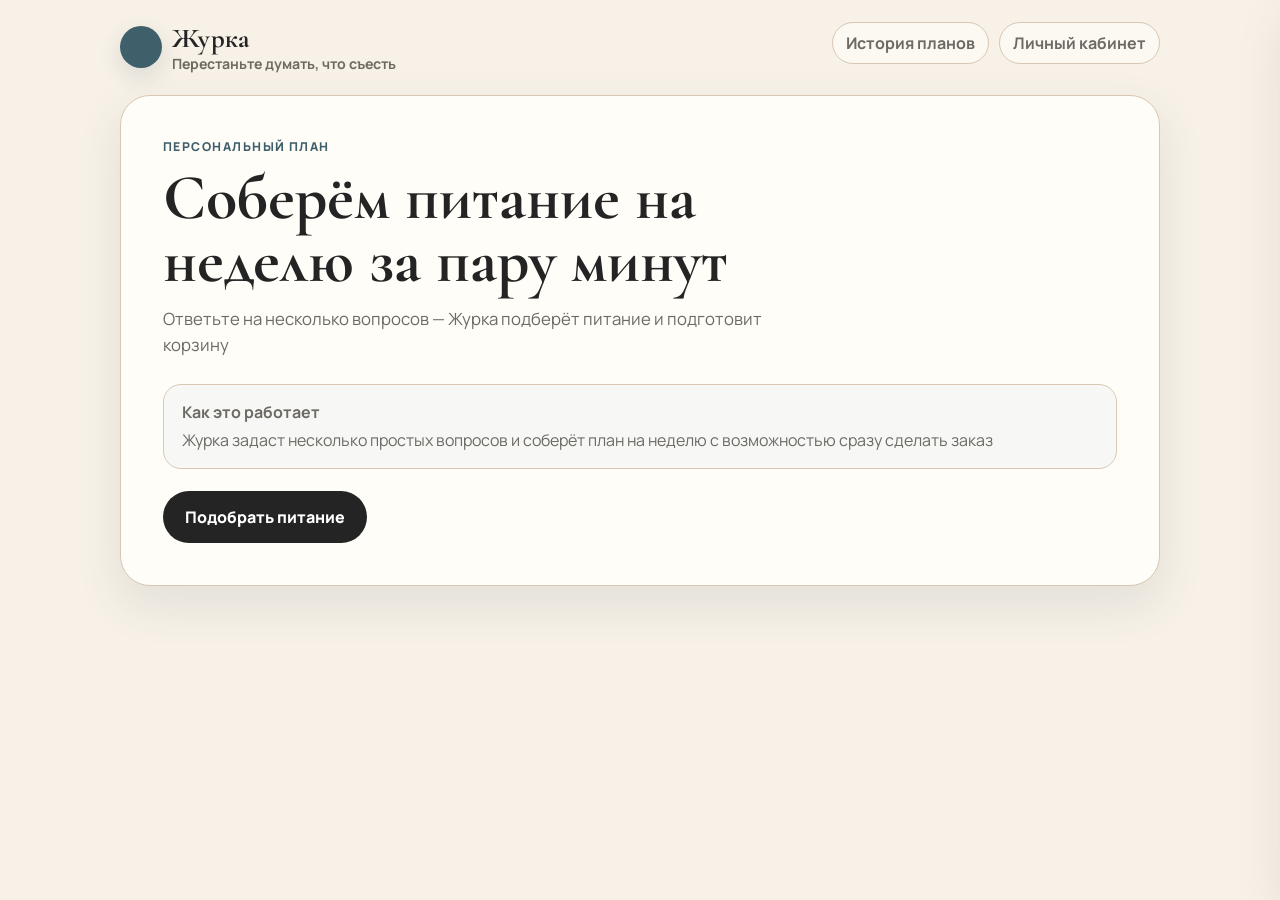
==== static/selfserve.html @ 161a5a53 "Add files via upload" ====
<!DOCTYPE html>
<html lang="ru">
<head>
<meta charset="UTF-8"/>
<meta name="viewport" content="width=device-width, initial-scale=1.0, viewport-fit=cover"/>
<meta http-equiv="Cache-Control" content="no-cache, no-store, must-revalidate"/>
<title>Журка — план на неделю</title>
<link rel="preconnect" href="https://fonts.googleapis.com"/>
<link rel="preconnect" href="https://fonts.gstatic.com" crossorigin/>
<link href="https://fonts.googleapis.com/css2?family=Cormorant+Garamond:wght@600;700&family=Manrope:wght@400;500;600;700;800&display=swap" rel="stylesheet"/>
<style>
  :root{
    --bg:#F7F1E7;--surface:#FFFDF8;--ink:#242424;--muted:#6C6A63;--border:#D9C7B4;
    --action:#242424;--plum:#86A9B6;--plum-soft:#E8EEF0;--warm:#D9C7B4;--success:#F4EAD8;
    --danger:#9A3E3E;--disabled:#B8B0A5;--brand:#86A9B6;--brand-dark:#3F5F6B;--r:18px;--shadow:0 18px 46px rgba(63,95,107,.12);
  }
  *{box-sizing:border-box;margin:0;padding:0}
  body{font-family:"Manrope",system-ui,-apple-system,BlinkMacSystemFont,"Segoe UI",sans-serif;background:var(--bg);color:var(--ink);min-height:100vh}
  button,input,select,textarea{font:inherit}
  button{cursor:pointer}
  .app{min-height:100vh}
  .main{padding:22px 24px 70px;display:flex;justify-content:center}
  .shell{width:min(1040px,100%)}
  .app-header{display:flex;justify-content:space-between;align-items:flex-start;gap:18px;margin-bottom:22px}
  .brand-line{display:flex;align-items:center;gap:10px;border:0;background:transparent;color:inherit;padding:0;text-align:left}
  .brand{font-family:"Cormorant Garamond",Georgia,serif;font-size:1.7rem;font-weight:700;letter-spacing:.01em}
  .brand-subtitle{color:var(--muted);font-size:.88rem;font-weight:700;line-height:1.2;margin-top:1px}
  .bird-logo{width:42px;height:42px;border-radius:50%;background:var(--brand-dark);display:inline-block;box-shadow:0 8px 22px rgba(63,95,107,.16);flex:0 0 auto}
  .header-actions{display:flex;gap:10px;align-items:center;flex-wrap:wrap;justify-content:flex-end}
  .header-link{border:1px solid var(--border);background:rgba(255,253,248,.62);color:var(--muted);border-radius:999px;padding:9px 13px;font-weight:700}
  .hero{padding:42px;border:1px solid var(--border);border-radius:30px;background:var(--surface);box-shadow:var(--shadow);position:relative;overflow:hidden}
  .kicker{font-size:.76rem;text-transform:uppercase;letter-spacing:.12em;color:var(--brand-dark);font-weight:800;margin-bottom:12px}
  h1{font-family:"Cormorant Garamond",Georgia,serif;font-size:clamp(2.45rem,5vw,4.2rem);line-height:.98;letter-spacing:0;font-weight:700;max-width:680px;margin-bottom:14px}
  .lead{font-size:1.05rem;line-height:1.55;color:var(--muted);max-width:620px;margin-bottom:26px}
  .steps-note{border:1px solid var(--border);border-radius:18px;background:rgba(232,238,240,.36);padding:16px 18px;color:var(--muted);line-height:1.45;margin:0 0 22px}.steps-note b{display:block;color:var(--muted);margin-bottom:4px}
  .history-strip{margin-top:18px;border:1px solid var(--border);border-radius:22px;background:rgba(255,253,248,.58);padding:16px;display:flex;gap:10px;align-items:center;justify-content:space-between;color:var(--muted)}
  .history-items{display:flex;gap:8px;flex-wrap:wrap}.history-pill{border:1px solid var(--border);border-radius:999px;padding:7px 10px;background:var(--surface);font-size:.86rem;font-weight:750;color:var(--muted)}
  .auth-card{max-width:620px;margin:auto}.auth-fields{display:grid;gap:10px;margin-top:16px}.auth-tabs{display:flex;gap:8px;margin:16px 0 8px}.auth-tabs button{flex:1}.auth-login{display:block;margin:10px auto 0}.forgot-link{border:0;background:transparent;color:var(--muted);font-weight:800;text-align:center;padding:2px 0 8px}
  .dish-photo{width:72px;height:72px;border-radius:14px;object-fit:cover;background:var(--plum-soft);border:1px solid var(--border);flex:0 0 auto}
  .dish-detail{display:flex;gap:12px;align-items:flex-start;margin-top:12px}
  .dish-link{color:inherit;text-decoration:none}.dish-link:hover b{text-decoration:underline}
  .btn{border:0;background:var(--action);color:#fff;border-radius:999px;padding:15px 22px;font-weight:800;font-size:1rem}
  .btn.secondary{background:transparent;color:var(--action);border:1.5px solid var(--action)}
  .btn.soft{background:var(--plum-soft);color:var(--action)}
  .btn:disabled{opacity:.55;cursor:default}
  .back-mini{border:0;background:transparent;color:var(--muted);font-weight:800;margin-bottom:18px;padding:0}
  .card{border:1px solid var(--border);border-radius:24px;background:var(--surface);box-shadow:var(--shadow);padding:28px}
  .progress-label{font-size:.82rem;color:var(--muted);font-weight:800;margin-bottom:10px}
  .dots{display:flex;gap:8px;margin-bottom:26px}.dot{width:9px;height:9px;border-radius:50%;background:var(--border)}.dot.on{background:var(--plum)}
  .question{font-size:1.75rem;line-height:1.16;font-weight:850;margin-bottom:22px}
  .options{display:grid;grid-template-columns:repeat(2,minmax(0,1fr));gap:12px}
  .option{border:1.5px solid var(--border);background:#fffdf8;border-radius:16px;padding:16px;text-align:left;font-weight:800;color:var(--ink)}
  .option.selected{border-color:var(--plum);background:var(--plum-soft);color:var(--action)}
  .option span{display:block;color:var(--muted);font-size:.84rem;line-height:1.35;font-weight:650;margin-top:6px}
  .fields{display:grid;grid-template-columns:repeat(2,minmax(0,1fr));gap:12px}
  .field{display:flex;flex-direction:column;gap:7px}.field label{font-size:.86rem;color:var(--muted);font-weight:750}
  input,select,textarea{width:100%;border:1.5px solid var(--border);border-radius:14px;background:#fffdf8;color:var(--ink);padding:13px 14px;outline:0}
  textarea{min-height:92px;resize:vertical}
  input:focus,select:focus,textarea:focus{border-color:var(--brand);box-shadow:0 0 0 3px rgba(134,169,182,.18)}
  .step-actions{display:flex;gap:10px;margin-top:24px;align-items:center}
  .loading{text-align:left;max-width:520px;margin:auto}.loading h2,.result h2{font-family:"Cormorant Garamond",Georgia,serif;font-size:2.5rem;line-height:1;margin-bottom:18px}
  .spinner{width:38px;height:38px;border-radius:50%;border:3px solid var(--border);border-top-color:var(--brand-dark);animation:spin .9s linear infinite;margin-bottom:18px}@keyframes spin{to{transform:rotate(360deg)}}
  .check-list{display:grid;gap:12px;color:var(--muted);font-weight:700}.check{display:flex;gap:10px;align-items:center}.check b{color:#5D4326}
  .result{background:var(--success)}
  .result-grid{display:grid;grid-template-columns:1fr 1fr;gap:18px;margin:20px 0}
  .metric{background:rgba(255,255,255,.52);border:1px solid rgba(93,67,38,.12);border-radius:18px;padding:16px}
  .metric b{display:block;font-size:1.45rem;margin-bottom:4px}.metric span{color:var(--muted);font-size:.9rem;font-weight:700}
  .cabinet-grid{display:grid;grid-template-columns:minmax(0,1.35fr) minmax(280px,.75fr);gap:18px;align-items:start}
  .cabinet-main{display:grid;gap:18px}.cabinet-side{display:grid;gap:10px}.cabinet-week{grid-column:1/-1}
  .cabinet-title{font-family:"Cormorant Garamond",Georgia,serif;font-size:2.4rem;line-height:1;margin-bottom:8px}.mini-plan{display:grid;gap:10px;margin-top:14px}
  .day-list{display:grid;gap:14px}.day{border:1px solid var(--border);border-radius:20px;background:var(--surface);padding:18px}
  .day-head{display:flex;justify-content:space-between;gap:12px;align-items:flex-start;margin-bottom:12px}.day-title{font-family:"Cormorant Garamond",Georgia,serif;font-size:1.55rem;font-weight:700}.day-title-button{border:0;background:transparent;color:inherit;font:inherit;font-weight:inherit;padding:0;text-align:left}.day-title-button:hover{text-decoration:underline}.day-kbju{display:block;font-family:"Manrope",system-ui,sans-serif;font-size:.84rem;line-height:1.35;color:var(--muted);font-weight:800;margin-top:3px}
  .meal-lines{line-height:1.8;color:var(--ink)}.meal-lines b{color:var(--action)}
  .day-actions{display:flex;gap:9px;flex-wrap:wrap;margin-top:14px}.day-actions .btn{padding:10px 14px;font-size:.9rem}
  .sheet-backdrop{position:fixed;inset:0;background:rgba(31,30,28,.32);display:none;z-index:20}.sheet-backdrop.show{display:block}
  .drawer{position:fixed;right:0;top:0;height:100vh;width:min(430px,100%);background:var(--surface);border-left:1px solid var(--border);box-shadow:0 20px 60px rgba(31,30,28,.18);padding:24px;transform:translateX(105%);transition:.22s;z-index:30;overflow:auto}
  .drawer.show{transform:translateX(0)}.drawer-head{display:flex;justify-content:space-between;gap:12px;align-items:center;margin-bottom:18px}.x{border:0;background:transparent;font-size:1.6rem;color:var(--muted)}
  .radio-list{display:grid;gap:10px}.radio{border:1.5px solid var(--border);border-radius:14px;padding:14px;background:#fffdf8;font-weight:800;text-align:left}.radio.selected{background:var(--plum-soft);border-color:var(--plum)}
  .memory-note{border:1px solid var(--border);border-radius:16px;background:#fffdf8;padding:14px;margin-top:16px;color:var(--muted);line-height:1.45}
  .memory-button{width:100%;text-align:left;cursor:pointer}
  .bottom-nav{display:none}.bottom-nav button{border:0;background:transparent;color:var(--muted);font-weight:800}
  .muted{color:var(--muted)}
  @media(max-width:780px){
    .main{padding:12px 12px 84px}.shell{width:100%}.app-header{padding:8px 4px 4px;margin-bottom:12px}.brand{font-size:1.22rem}.brand-subtitle{font-size:.68rem;max-width:190px}.bird-logo{width:36px;height:36px}.header-link{display:none}.hero{padding:24px 20px;border-radius:24px;box-shadow:none}h1{font-size:2.35rem}.lead{font-size:.98rem}.history-strip{display:none}.card{padding:22px;border-radius:22px;box-shadow:none}.options,.fields,.result-grid,.cabinet-grid{grid-template-columns:1fr}.question{font-size:1.45rem}.step-actions{flex-direction:column}.step-actions .btn{width:100%}.drawer{top:auto;bottom:0;height:min(82vh,680px);width:100%;border-left:0;border-top:1px solid var(--border);border-radius:24px 24px 0 0;transform:translateY(105%)}.drawer.show{transform:translateY(0)}.bottom-nav{display:flex;position:fixed;left:0;right:0;bottom:0;background:rgba(255,253,248,.94);border-top:1px solid var(--border);padding:9px 16px calc(9px + env(safe-area-inset-bottom));justify-content:space-around;z-index:10}.bottom-nav button{font-size:.78rem;padding:8px 14px}.bottom-nav button.active{color:var(--action)}
  }
</style>
</head>
<body>
<div class="app">
  <main class="main">
    <div class="shell">
      <header class="app-header">
        <button class="brand-line" onclick="renderHome()" aria-label="На главную"><span class="bird-logo" aria-hidden="true"></span><div><div class="brand">Журка</div><div class="brand-subtitle">Перестаньте думать, что съесть</div></div></button>
        <div class="header-actions">
          <button class="header-link" onclick="openCabinetPlans()">История планов</button>
          <button class="header-link" onclick="openCabinet()">Личный кабинет</button>
        </div>
      </header>
      <div id="view"></div>
    </div>
  </main>
</div>
<div class="sheet-backdrop" id="backdrop" onclick="closeDrawer()"></div>
<aside class="drawer" id="drawer"></aside>
<nav class="bottom-nav"><button class="active" onclick="renderHome()">Питание</button><button onclick="openCabinetPlans()">История</button><button onclick="openCabinet()">Профиль</button></nav>

<script>
'use strict';
const $=id=>document.getElementById(id);
const H={'Content-Type':'application/json'};
const view=$('view');
let step=0, currentDays=null, currentTarget=null, currentPlanTitle='План на неделю', currentBack='renderResult()', nextWeekDays=null, nextWeekTarget=null, replaceCtx={}, tempMemory=[], permanentMemory=JSON.parse(localStorage.getItem('zhurka_memory')||'[]');
let authToken=localStorage.getItem('zhurka_token')||'', authName=localStorage.getItem('zhurka_name')||'', authEmail=localStorage.getItem('zhurka_email')||'';
const state={goal:'',sex:'female',age:'30',height:'165',weight:'60',activity:'',restrictions:'',format:''};
const ACTIVITY=[
  ['sedentary','Сидячая','Работа за компьютером, мало ходьбы, без регулярных тренировок'],
  ['light','Низкая','Много бытовой ходьбы или лёгкие тренировки 1–2 раза в неделю'],
  ['moderate','Умеренная','Тренировки 3–4 раза в неделю или активный день на ногах'],
  ['high','Высокая','Интенсивные тренировки 5+ раз в неделю или физическая работа']
];
const steps=[
  {title:'Какая сейчас цель?',key:'goal',type:'options',options:[['loss','Похудеть'],['maintain','Поддерживать'],['gain','Набрать'],['unknown','Пока не знаю']]},
  {title:'Базовые данные',type:'fields',fields:[['sex','Пол','select',[['female','Женский'],['male','Мужской']]],['age','Возраст','number']]},
  {title:'Параметры',type:'fields',fields:[['height','Рост, см','number'],['weight','Вес, кг','number']]},
  {title:'Активность и ограничения',type:'mixed'},
  {title:'Как собрать план?',key:'format',type:'options',options:[['ready','Готовые блюда'],['recipes','Рецепты'],['mixed','Смешанный вариант']]}
];
function esc(s){return String(s||'').replace(/[&<>"']/g,m=>({'&':'&amp;','<':'&lt;','>':'&gt;','"':'&quot;',"'":'&#39;'}[m]));}
function setScreen(name){localStorage.setItem('zhurka_screen',name);}
function saveActivePlan(){if(currentDays&&currentTarget)localStorage.setItem('zhurka_active_plan',JSON.stringify({days:currentDays,target:currentTarget,title:currentPlanTitle,back:currentBack}));}
function loadActivePlan(){try{const p=JSON.parse(localStorage.getItem('zhurka_active_plan')||'null');if(p?.days){currentDays=p.days;currentTarget=p.target;currentPlanTitle=p.title||'План на неделю';currentBack=p.back||'renderResult()';}}catch(e){}}
function saveNextWeek(){
  if(!nextWeekDays||!nextWeekTarget) return;
  const entry={id:Date.now(),title:new Date().toLocaleDateString('ru-RU',{day:'2-digit',month:'long'}),created_at:new Date().toISOString(),target:nextWeekTarget,days:nextWeekDays,format:state.format};
  const history=nextWeekPlans();
  history.unshift(entry);
  saveNextWeekCurrent();
  localStorage.setItem('zhurka_next_week_plans',JSON.stringify(history.slice(0,8)));
}
function saveNextWeekCurrent(){
  if(!nextWeekDays||!nextWeekTarget) return;
  localStorage.setItem('zhurka_next_week',JSON.stringify({days:nextWeekDays,target:nextWeekTarget}));
}
function loadNextWeek(){try{const p=JSON.parse(localStorage.getItem('zhurka_next_week')||'null');if(p?.days){nextWeekDays=p.days;nextWeekTarget=p.target;}}catch(e){}}
function nextWeekPlans(){try{return JSON.parse(localStorage.getItem('zhurka_next_week_plans')||'[]')}catch(e){return []}}
function renderHome(){
  setScreen('home');
  view.innerHTML=`<section class="hero"><div class="kicker">Персональный план</div><h1>Соберём питание на неделю за пару минут</h1><p class="lead">Ответьте на несколько вопросов — Журка подберёт питание и подготовит корзину</p><div class="steps-note"><b>Как это работает</b>Журка задаст несколько простых вопросов и соберёт план на неделю с возможностью сразу сделать заказ</div><button class="btn" onclick="startPlan()">Подобрать питание</button></section>`;
}
function savedPlans(){try{return JSON.parse(localStorage.getItem('zhurka_plans')||'[]')}catch(e){return []}}
function historyHtml(){
  const plans=savedPlans();
  if(!plans.length) return `<section class="history-strip" id="historyStrip"><div><b>История</b><br/><span>Здесь появятся планы, которые вы сохраните после сборки</span></div><div class="history-items"><span class="history-pill">Пока пусто</span></div></section>`;
  return `<section class="history-strip" id="historyStrip"><div><b>История</b><br/><span>${authToken?'Синхронизируются в профиле':'Сохранены в этом браузере'}</span></div><div class="history-items">${plans.slice(0,4).map((p,i)=>`<button class="history-pill" onclick="openSavedPlan(${i})">${esc(historyTitle(p))}</button>`).join('')}</div></section>`;
}
function historyTitle(p){return String(p?.title||'').replace(/^План от\s+/,'')||'Без даты';}
function formatLabel(v){return ({ready:'Готовые блюда',recipes:'Рецепты',mixed:'Смешанный вариант'}[v]||'Готовые блюда');}
function historyMeta(p){
  const time=p?.created_at?new Date(p.created_at).toLocaleTimeString('ru-RU',{hour:'2-digit',minute:'2-digit'}):'';
  const kcal=p?.target?.kcal?`${Math.round(p.target.kcal)} ккал`:'ккал не указаны';
  const macro=p?.target?`Б ${Math.round(p.target.protein||0)} • Ж ${Math.round(p.target.fat||0)} • У ${Math.round(p.target.carbs||p.target.carbohydrates||0)}`:'';
  return [time,kcal,macro,formatLabel(p?.format)].filter(Boolean).join(' • ');
}
function openSavedPlan(i){const p=savedPlans()[i]; if(!p)return; currentDays=p.days; currentTarget=p.target; currentPlanTitle='План на неделю'; currentBack='renderCabinetPage()'; saveActivePlan(); renderPlan();}
function startPlan(){step=0;renderStep();}
function progress(){return `<div class="progress-label">Шаг ${step+1} из ${steps.length}</div><div class="dots">${steps.map((_,i)=>`<span class="dot ${i<=step?'on':''}"></span>`).join('')}</div>`;}
function renderStep(){
  setScreen('step');
  localStorage.setItem('zhurka_step',String(step));
  localStorage.setItem('zhurka_state',JSON.stringify(state));
  const s=steps[step]; let body='';
  if(s.type==='options') body=`<div class="options">${s.options.map(([v,l])=>`<button class="option ${state[s.key]===v?'selected':''}" onclick="choose('${s.key}','${v}')">${l}</button>`).join('')}</div>`;
  if(s.type==='fields') body=`<div class="fields">${s.fields.map(f=>fieldHtml(f)).join('')}</div><div class="step-actions"><button class="btn" onclick="saveFields()">Продолжить</button>${backBtn()}</div>`;
  if(s.type==='mixed') body=`<div class="fields"><div class="field"><label>Активность</label><div class="options" style="grid-template-columns:1fr">${ACTIVITY.map(([v,l,d])=>`<button class="option ${state.activity===v?'selected':''}" onclick="chooseActivity('${v}')">${l}<span>${d}</span></button>`).join('')}</div></div><div class="field"><label>Что исключить</label><textarea id="restrictions" placeholder="например: свинину, грибы, острое">${esc(state.restrictions)}</textarea></div></div><div class="step-actions"><button class="btn" onclick="saveMixed()">Продолжить</button>${backBtn()}</div>`;
  view.innerHTML=`<section class="card">${progress()}<div class="question">${s.title}</div>${body}${s.type==='options'?`<div class="step-actions">${backBtn()}</div>`:''}</section>`;
}
function fieldHtml(f){
  const [key,label,type,opts]=f;
  if(type==='select') return `<div class="field"><label>${label}</label><select id="${key}">${opts.map(([v,l])=>`<option value="${v}" ${state[key]===v?'selected':''}>${l}</option>`).join('')}</select></div>`;
  return `<div class="field"><label>${label}</label><input id="${key}" type="${type}" value="${esc(state[key])}"/></div>`;
}
function backBtn(){return `<button class="btn secondary" onclick="${step>0?'prevStep()':'renderHome()'}">Назад</button>`;}
function choose(k,v){state[k]=v; nextStep();}
function chooseActivity(v){state.activity=v;renderStep();}
function saveFields(){steps[step].fields.forEach(f=>state[f[0]]=$(f[0]).value); nextStep();}
function saveMixed(){if(!state.activity){alert('Выберите активность');return;}state.restrictions=$('restrictions').value.trim();nextStep();}
function prevStep(){if(step>0){step--;renderStep();}}
function nextStep(){if(step<steps.length-1){step++;renderStep();}else authToken?buildPlan():renderAuthChoice();}
function renderAuthChoice(){
  setScreen('auth');
  view.innerHTML=`<section class="card auth-card"><button class="back-mini" onclick="step=steps.length-1;renderStep()">Назад</button><h2 style="font-size:2rem;margin-bottom:10px">Продолжить как гость или создать профиль?</h2><p class="lead" style="margin-bottom:0">Можно создать профиль, чтобы планы сохранялись в личном кабинете, или продолжить без регистрации, в этом случае история сохранится только в этом браузере</p><div class="auth-tabs"><button class="btn" onclick="showAuthForm('register')">Создать профиль</button><button class="btn secondary" onclick="buildPlan()">Продолжить как гость</button></div><button class="btn soft auth-login" onclick="showAuthForm('login')">Уже есть аккаунт</button><div id="authArea"></div></section>`;
}
function showAuthForm(kind){
  $('authArea').innerHTML=`<div class="auth-fields">${kind==='register'?'<input id="authName" placeholder="Имя"/>':''}<input id="authEmail" type="email" placeholder="Почта"/><input id="authPass" type="password" placeholder="Пароль"/>${kind==='login'?'<button class="forgot-link" onclick="forgotPassword()">Не помню пароль</button>':''}<button class="btn" onclick="emailAuth('${kind}')">${kind==='register'?'Создать аккаунт':'Войти'} и получить питание</button></div>`;
}
async function forgotPassword(){
  const email=$('authEmail')?.value.trim();
  if(!email){alert('Введите почту, чтобы восстановить пароль');return;}
  await requestPasswordReset(email);
}
async function requestPasswordReset(email){
  if(!email){alert('Почта не указана');return;}
  try{
    const r=await fetch('api/self-serve/forgot-password',{method:'POST',headers:H,body:JSON.stringify({email,return_url:location.origin+location.pathname})});
    const d=await r.json();
    if(!r.ok) throw new Error(d.detail||'Не удалось отправить письмо');
    alert('Если такая почта зарегистрирована, мы отправили ссылку для восстановления');
  }catch(e){alert(e.message||'Не удалось отправить письмо');}
}
async function emailAuth(kind){
  const email=$('authEmail').value.trim(), password=$('authPass').value, name=$('authName')?$('authName').value.trim():'';
  if(!email||!password){alert('Введите почту и пароль');return;}
  try{
    const r=await fetch('api/self-serve/'+kind,{method:'POST',headers:H,body:JSON.stringify({email,password,name})});
    const d=await r.json();
    if(!r.ok) throw new Error(d.detail||'Не удалось войти');
    authToken=d.token; authName=d.name||email; authEmail=email; localStorage.setItem('zhurka_token',authToken); localStorage.setItem('zhurka_name',authName); localStorage.setItem('zhurka_email',authEmail);
    buildPlan();
  }catch(e){alert(e.message||'Не удалось войти');}
}
function targetPayload(){return {sex:state.sex,weight:+state.weight,height:+state.height,age:+state.age,activity:state.activity,goal:state.goal==='unknown'?'maintain':state.goal};}
async function buildPlan(){
  localStorage.setItem('zhurka_state',JSON.stringify(state));
  renderLoading();
  const wait=new Promise(r=>setTimeout(r,3600));
  try{
    let target;
    try{target=await(await fetch('api/self-serve/kbju',{method:'POST',headers:H,body:JSON.stringify(targetPayload())})).json();}
    catch(e){target={kcal:1750,protein:120,fat:60,carbs:180};}
    currentTarget=target;
    const b={kcal:+target.kcal,protein:+target.protein,fat:+target.fat,carbs:+target.carbs,meal_count:3,restrictions:state.restrictions||null,days_count:7};
    try{const r=await(await fetch('api/self-serve/week',{method:'POST',headers:H,body:JSON.stringify(b)})).json();currentDays=r.days||fallbackDays();}
    catch(e){currentDays=fallbackDays();}
    await wait; saveCurrentPlan(); renderResult();
  }catch(e){await wait; currentTarget={kcal:1750,protein:120,fat:60,carbs:180}; currentDays=fallbackDays(); saveCurrentPlan(); renderResult();}
}
async function saveCurrentPlan(){
  if(!currentDays||!currentTarget) return;
  currentPlanTitle='План на неделю';
  currentBack='renderResult()';
  saveActivePlan();
  const now=new Date();
  const title=now.toLocaleDateString('ru-RU',{day:'2-digit',month:'long'});
  const entry={id:Date.now(),title,created_at:now.toISOString(),target:currentTarget,days:currentDays,format:state.format};
  const plans=savedPlans().filter(p=>String(p.id)!==String(entry.id));
  plans.unshift(entry); localStorage.setItem('zhurka_plans',JSON.stringify(plans.slice(0,12)));
  if(authToken){
    try{await fetch('api/self-serve/plan/save',{method:'POST',headers:H,body:JSON.stringify({token:authToken,tg_user:{},plan:{target:currentTarget,days:currentDays}})});}catch(e){}
  }
}
function renderLoading(){setScreen('loading');view.innerHTML=`<section class="card loading"><h2>Журка составляет ваш план</h2><div class="spinner" aria-hidden="true"></div><p class="lead" style="margin-bottom:18px">Можно спокойно выйти и потом посмотреть своё меню в истории</p><div class="check-list"><div class="check"><b>✓</b> учитывает цель</div><div class="check"><b>✓</b> подбирает блюда</div><div class="check"><b>✓</b> собирает корзину</div></div></section>`;}
function avgTarget(){return {kcal:Math.round(currentTarget?.kcal||currentTarget?.calories||1750),protein:Math.round(currentTarget?.protein||120),fat:Math.round(currentTarget?.fat||60),carbs:Math.round(currentTarget?.carbs||currentTarget?.carbohydrates||180)};}
function avgActual(){
  const days=(currentDays||[]).filter(Boolean);
  if(!days.length) return avgTarget();
  const total=days.reduce((a,day)=>{const n=dayTotals(day);a.kcal+=n.kcal;a.protein+=n.protein;a.fat+=n.fat;a.carbs+=n.carbs;return a;},{kcal:0,protein:0,fat:0,carbs:0});
  if(!total.kcal) return avgTarget();
  return {kcal:Math.round(total.kcal/days.length),protein:Math.round(total.protein/days.length),fat:Math.round(total.fat/days.length),carbs:Math.round(total.carbs/days.length)};
}
function renderResult(){setScreen('result');const t=avgActual();view.innerHTML=`<section class="card result"><button class="back-mini" onclick="${authToken?'step=steps.length-1;renderStep()':'renderAuthChoice()'}">Назад</button><h2>Готово</h2><div class="result-grid"><div class="metric"><b>✓ 7 дней</b><span>план на неделю</span></div><div class="metric"><b>✓ 21 приём пищи</b><span>завтраки, обеды и ужины</span></div><div class="metric"><span>В среднем за день</span><b>${t.kcal} ккал</b><span>Б ${t.protein} • Ж ${t.fat} • У ${t.carbs}</span></div></div><div class="step-actions"><button class="btn" onclick="makeWeekCart()">Собрать корзину на неделю</button><button class="btn secondary" onclick="renderPlan()">Посмотреть план</button><button class="btn soft" onclick="openInBody()">Уточнить калории с помощью отчёта InBody</button></div></section>`;}
function shortDishName(name){return String(name||'Блюдо').replace(/^Комбо-набор:\s*/i,'').replace(/\s+\d+\s*г\b/ig,'').split(',')[0].trim();}
function dayLabel(i){return `${i+1} день`;}
function nutritionOf(d){
  const n=d?.nutrition||d||{};
  return {
    kcal:+(n.calories||n.kcal||n.calorie||n.energy||0),
    protein:+(n.protein||n.proteins||n.protein_g||n.proteinGram||0),
    fat:+(n.fat||n.fats||n.fat_g||n.fatGram||0),
    carbs:+(n.carbohydrates||n.carbohydrate||n.carbs||n.carb||n.carbs_g||n.carbohydrates_g||n.carbGram||0)
  };
}
function dayTotals(day){
  return (day?.meals||[]).flatMap(m=>m.dishes||[]).reduce((a,d)=>{const n=nutritionOf(d);a.kcal+=n.kcal;a.protein+=n.protein;a.fat+=n.fat;a.carbs+=n.carbs;return a;},{kcal:0,protein:0,fat:0,carbs:0});
}
function mealTotals(meal){
  return (meal?.dishes||[]).reduce((a,d)=>{const n=nutritionOf(d);a.kcal+=n.kcal;a.protein+=n.protein;a.fat+=n.fat;a.carbs+=n.carbs;return a;},{kcal:0,protein:0,fat:0,carbs:0});
}
function kbjuText(n){return `${Math.round(n.kcal)} ккал · Б ${Math.round(n.protein)} · Ж ${Math.round(n.fat)} · У ${Math.round(n.carbs)}`;}
function humanPortion(raw){
  if(raw===undefined||raw===null||raw==='') return '';
  const text=String(raw).trim();
  if(/[а-яa-z%]/i.test(text)&&!/^(\d+[.,]?\d*)$/.test(text)) return `Съесть: ${esc(text)}`;
  const num=Number(text.replace(',','.'));
  if(!Number.isFinite(num)) return `Съесть: ${esc(text)}`;
  if(num>10) return `Съесть: ${Math.round(num)} г`;
  if(Math.abs(num-1)<.03) return 'Съесть всю порцию';
  const variants=[[.25,'1/4 порции'],[.33,'1/3 порции'],[.5,'1/2 порции'],[.67,'2/3 порции'],[.75,'3/4 порции'],[1.25,'1 1/4 порции'],[1.5,'1 1/2 порции']];
  const found=variants.find(([v])=>Math.abs(num-v)<.04);
  if(found) return `Съесть ${found[1]}`;
  return `Съесть ${String(Math.round(num*100)/100).replace('.',',')} порции`;
}
function portionText(d){
  const pieces=String(d?.name||'').match(/(\d+)\s*(?:шт|штук|штуки|штука)\b/i);
  if(pieces){
    const portion=Number(String(d?.portion??d?.serving??1).replace(',','.'));
    const count=Math.max(1,Math.round(+pieces[1]*(Number.isFinite(portion)?portion:1)));
    return `Съесть ${count} ${pieceWord(count)}`;
  }
  const label=d?.portion_label||d?.portion_hint||d?.serving_text;
  if(label) return `Съесть: ${esc(label)}`;
  const raw=d?.portion??d?.serving??d?.portion_text??d?.amount??d?.quantity;
  const portion=humanPortion(raw);
  if(portion) return portion;
  const weight=d?.weight||d?.grams;
  if(weight) return `Съесть всю порцию: ${esc(weight)} г`;
  const grams=String(d?.name||'').match(/(\d+)\s*г\b/i);
  return grams?`Съесть всю порцию: ${grams[1]} г`:'Съесть всю порцию';
}
function pieceWord(n){
  const mod10=n%10, mod100=n%100;
  if(mod10===1&&mod100!==11) return 'штуку';
  if(mod10>=2&&mod10<=4&&(mod100<12||mod100>14)) return 'штуки';
  return 'штук';
}
function renderPlan(){
  if(!currentDays) currentDays=fallbackDays();
  setScreen('plan');
  saveActivePlan();
  view.innerHTML=`<section><button class="back-mini" onclick="${currentBack}">Назад</button><div class="day-head" style="margin-bottom:18px"><div><h1 style="font-size:2rem;margin:0">${esc(currentPlanTitle)}</h1></div><button class="btn" onclick="makeWeekCart()">Собрать корзину на неделю</button></div><div class="day-list">${currentDays.map(dayCard).join('')}</div></section>`;
}
function dayCard(day,i){
  const total=dayTotals(day);
  return `<article class="day"><div class="day-head"><div class="day-title"><button class="day-title-button" onclick="openDetails(${i})">${dayLabel(i)}</button><span class="day-kbju">${kbjuText(total)}</span></div></div><div class="meal-lines">${(day.meals||[]).map(m=>`<div><b>${esc(m.meal_label)}:</b> <span class="day-kbju" style="display:inline;margin-left:4px">${kbjuText(mealTotals(m))}</span><br/>${esc((m.dishes||[]).slice(0,2).map(d=>shortDishName(d.name)).join(' + ')||'подбор блюда')}</div>`).join('')}</div><div class="day-actions"><button class="btn secondary" onclick="openDetails(${i})">Детали</button><button class="btn soft" onclick="openReplaceMeal(${i})">Заменить</button></div></article>`;
}
function openDrawer(html){$('drawer').innerHTML=html;$('backdrop').classList.add('show');$('drawer').classList.add('show');}
function closeDrawer(){$('backdrop').classList.remove('show');$('drawer').classList.remove('show');}
function openCabinet(){
  const plans=savedPlans();
  if(authToken){
    closeDrawer();
    renderCabinetPage();
    return;
  }
  openDrawer(`<div class="drawer-head"><h2>Личный кабинет</h2><button class="x" onclick="closeDrawer()">×</button></div><p class="muted">Создайте профиль, чтобы планы сохранялись не только в этом браузере</p><div class="step-actions"><button class="btn" onclick="showCabinetAuthForm('register')">Создать профиль</button><button class="btn secondary" onclick="closeDrawer()">Продолжить как гость</button></div><button class="btn soft auth-login" onclick="showCabinetAuthForm('login')">Уже есть аккаунт</button>`);
}
function logout(){authToken='';authName='';authEmail='';localStorage.removeItem('zhurka_token');localStorage.removeItem('zhurka_name');localStorage.removeItem('zhurka_email');closeDrawer();renderHome();}
function cabinetHistoryList(plans){
  if(!plans.length) return `<p class="muted">История появится после первого плана</p>`;
  return `<div class="radio-list">${plans.slice(0,5).map((p,i)=>`<button class="radio" onclick="openSavedPlan(${i})">${esc(historyTitle(p))}<span style="display:block;color:var(--muted);font-size:.84rem;margin-top:4px">${esc(historyMeta(p))}</span></button>`).join('')}</div>`;
}
function avgForDays(days,target){
  const list=(days||[]).filter(Boolean);
  if(!list.length) return target||avgTarget();
  const total=list.reduce((a,day)=>{const n=dayTotals(day);a.kcal+=n.kcal;a.protein+=n.protein;a.fat+=n.fat;a.carbs+=n.carbs;return a;},{kcal:0,protein:0,fat:0,carbs:0});
  if(!total.kcal) return target||avgTarget();
  return {kcal:Math.round(total.kcal/list.length),protein:Math.round(total.protein/list.length),fat:Math.round(total.fat/list.length),carbs:Math.round(total.carbs/list.length)};
}
function currentWeekBlock(plans){
  const activeIsCurrent=currentDays&&currentPlanTitle!=='Питание на следующую неделю';
  const plan=activeIsCurrent?{days:currentDays,target:currentTarget,title:'Текущий план'}:plans[0];
  if(!plan) return `<section class="card cabinet-week"><div class="cabinet-title">Питание на текущую неделю</div><p class="muted">Пока нет готового плана</p><div class="step-actions"><button class="btn" onclick="startPlan()">Подобрать питание</button></div></section>`;
  return weekSummary('Питание на текущую неделю',plan.days,plan.target,currentDays?'renderPlan()':'openSavedPlan(0)',currentDays?'makeWeekCart()':'makeSavedWeekCart(0)',plans);
}
function weekHistoryHtml(plans){
  if(!plans||!plans.length) return `<p class="muted" style="margin-top:12px">История появится после сборки</p>`;
  return `<div style="margin-top:16px"><b class="muted">История</b><div class="radio-list" style="margin-top:8px">${plans.slice(0,3).map((p,i)=>`<button class="radio" onclick="openSavedPlan(${i})">${esc(historyTitle(p))}<span style="display:block;color:var(--muted);font-size:.84rem;margin-top:4px">${esc(historyMeta(p))}</span></button>`).join('')}</div></div>`;
}
function nextWeekHistoryHtml(){
  const plans=nextWeekPlans();
  if(!plans.length) return `<p class="muted" style="margin-top:12px">История появится после сборки</p>`;
  return `<div style="margin-top:16px"><b class="muted">История</b><div class="radio-list" style="margin-top:8px">${plans.slice(0,3).map((p,i)=>`<button class="radio" onclick="openNextWeekSaved(${i})">${esc(historyTitle(p))}<span style="display:block;color:var(--muted);font-size:.84rem;margin-top:4px">${esc(historyMeta(p))}</span></button>`).join('')}</div></div>`;
}
function weekSummary(title, days, target, viewAction, cartAction, plans){
  const t=avgForDays(days,target);
  const history=title.includes('следующую')?nextWeekHistoryHtml():weekHistoryHtml(plans);
  return `<section class="card cabinet-week"><div class="cabinet-title">${esc(title)}</div><div class="result-grid" style="grid-template-columns:1fr"><div class="metric"><span>В среднем за день</span><b>${t.kcal} ккал</b><span>Б ${t.protein} • Ж ${t.fat} • У ${t.carbs}</span></div></div><div class="step-actions"><button class="btn secondary" onclick="${viewAction}">Посмотреть питание</button><button class="btn" onclick="${cartAction}">Собрать корзину на неделю</button></div>${history}</section>`;
}
function nextWeekBlock(){
  if(!nextWeekDays) return `<section class="card cabinet-week"><div class="cabinet-title">Питание на следующую неделю</div><p class="muted">Пока не собрано</p><div class="step-actions"><button class="btn" onclick="buildNextWeekPlan()">Посмотреть питание на следующую неделю</button></div></section>`;
  return weekSummary('Питание на следующую неделю',nextWeekDays,nextWeekTarget,'openNextWeekPlan()','makeNextWeekCart()');
}
function renderNextWeekSummary(){
  if(!nextWeekDays) return renderCabinetPage();
  setScreen('next-week');
  view.innerHTML=weekSummary('Питание на следующую неделю',nextWeekDays,nextWeekTarget,'openNextWeekPlan()','makeNextWeekCart()');
}
function openNextWeekPlan(){
  if(!nextWeekDays) return renderCabinetPage();
  currentDays=nextWeekDays;
  currentTarget=nextWeekTarget;
  currentPlanTitle='Питание на следующую неделю';
  currentBack='renderNextWeekSummary()';
  saveActivePlan();
  renderPlan();
}
function openNextWeekSaved(i){
  const p=nextWeekPlans()[i];
  if(!p) return;
  nextWeekDays=p.days;
  nextWeekTarget=p.target;
  saveNextWeekCurrent();
  openNextWeekPlan();
}
function makeNextWeekCart(){
  if(!nextWeekDays) return;
  currentDays=nextWeekDays;
  currentTarget=nextWeekTarget;
  currentPlanTitle='Питание на следующую неделю';
  currentBack='renderNextWeekSummary()';
  saveActivePlan();
  makeWeekCart();
}
function renderCabinetPage(){
  setScreen('cabinet');
  const plans=savedPlans();
  view.innerHTML=`<section class="cabinet-grid"><div class="cabinet-main"><section class="card"><div class="kicker">Личный кабинет</div><div class="cabinet-title">${esc(authName||'Профиль')}</div><p class="lead">Можно посмотреть питание на следующую неделю без повторного заполнения анкеты</p><div class="step-actions"><button class="btn" onclick="openPersonalData()">Личные данные</button><button class="btn secondary" onclick="logout()">Выйти</button></div></section></div><aside class="cabinet-side">${currentWeekBlock(plans)}${nextWeekBlock()}</aside></section>`;
}
function openPersonalData(){
  const activity=ACTIVITY.find(([v])=>v===state.activity);
  const goal={loss:'Похудеть',maintain:'Поддерживать',gain:'Набрать',unknown:'Пока не знаю'}[state.goal]||'Не указана';
  const sex={female:'Женский',male:'Мужской'}[state.sex]||'Не указан';
  openDrawer(`<div class="drawer-head"><h2>Личные данные</h2><button class="x" onclick="closeDrawer()">×</button></div><div class="radio-list"><div class="radio">Почта<span style="display:block;color:var(--muted);font-size:.9rem;margin-top:4px">${esc(authEmail||'Не указана')}</span></div><div class="radio">Пароль<span style="display:block;color:var(--muted);font-size:.9rem;margin-top:4px">Сохранён безопасно, его можно изменить через восстановление</span></div><div class="radio">Цель<span style="display:block;color:var(--muted);font-size:.9rem;margin-top:4px">${esc(goal)}</span></div><div class="radio">Пол и возраст<span style="display:block;color:var(--muted);font-size:.9rem;margin-top:4px">${esc(sex)}, ${esc(state.age||'не указан')}</span></div><div class="radio">Рост и вес<span style="display:block;color:var(--muted);font-size:.9rem;margin-top:4px">${esc(state.height||'не указан')} см, ${esc(state.weight||'не указан')} кг</span></div><div class="radio">Активность<span style="display:block;color:var(--muted);font-size:.9rem;margin-top:4px">${esc(activity?activity[1]:'Не указана')}</span></div><div class="radio">Что исключить<span style="display:block;color:var(--muted);font-size:.9rem;margin-top:4px">${esc(state.restrictions||'Ничего')}</span></div></div><div class="step-actions"><button class="btn" onclick="requestPasswordReset('${esc(authEmail)}')">Не помню пароль</button><button class="btn secondary" onclick="closeDrawer()">Закрыть</button></div>`);
}
function profileTarget(){
  const p=savedPlans()[0], t=currentTarget||p?.target||{};
  return {kcal:Math.round(t.kcal||t.calories||1750),protein:Math.round(t.protein||120),fat:Math.round(t.fat||60),carbs:Math.round(t.carbs||t.carbohydrates||180)};
}
async function buildNextWeekPlan(){
  renderLoading();
  const wait=new Promise(r=>setTimeout(r,2600));
  const target=profileTarget();
  nextWeekTarget=target;
  const b={kcal:+target.kcal,protein:+target.protein,fat:+target.fat,carbs:+target.carbs,meal_count:3,restrictions:state.restrictions||null,days_count:7};
  try{const r=await(await fetch('api/self-serve/week',{method:'POST',headers:H,body:JSON.stringify(b)})).json();nextWeekDays=r.days||fallbackDays();}
  catch(e){nextWeekDays=fallbackDays();}
  await wait;
  saveNextWeek();
  renderNextWeekSummary();
}
function makeSavedWeekCart(i){const p=savedPlans()[i]; if(!p)return; currentDays=p.days; currentTarget=p.target; makeWeekCart();}
function openCabinetPlans(){
  const plans=savedPlans();
  const next=nextWeekPlans();
  const list=(items,handler)=>items.length?`<div class="radio-list">${items.map((p,i)=>`<button class="radio" onclick="closeDrawer();${handler}(${i})">${esc(historyTitle(p))}<span style="display:block;color:var(--muted);font-size:.84rem;margin-top:4px">${esc(historyMeta(p))}</span></button>`).join('')}</div>`:'<p class="muted">Пока пусто</p>';
  openDrawer(`<div class="drawer-head"><h2>История</h2><button class="x" onclick="closeDrawer()">×</button></div><h3 style="margin:8px 0 10px">Питание на текущую неделю</h3>${list(plans,'openSavedPlan')}<h3 style="margin:22px 0 10px">Питание на следующую неделю</h3>${list(next,'openNextWeekSaved')}`);
}
function showCabinetAuthForm(kind){
  openDrawer(`<div class="drawer-head"><h2>${kind==='register'?'Создать профиль':'Войти'}</h2><button class="x" onclick="closeDrawer()">×</button></div><div class="auth-fields">${kind==='register'?'<input id="authName" placeholder="Имя"/>':''}<input id="authEmail" type="email" placeholder="Почта"/><input id="authPass" type="password" placeholder="Пароль"/>${kind==='login'?'<button class="forgot-link" onclick="forgotPassword()">Не помню пароль</button>':''}<button class="btn" onclick="profileAuth('${kind}')">${kind==='register'?'Создать профиль':'Войти'}</button></div><button class="back-mini" style="margin-top:16px" onclick="openCabinet()">Назад</button>`);
}
async function profileAuth(kind){
  const email=$('authEmail').value.trim(), password=$('authPass').value, name=$('authName')?$('authName').value.trim():'';
  if(!email||!password){alert('Введите почту и пароль');return;}
  try{
    const r=await fetch('api/self-serve/'+kind,{method:'POST',headers:H,body:JSON.stringify({email,password,name})});
    const d=await r.json();
    if(!r.ok) throw new Error(d.detail||'Не удалось войти');
    authToken=d.token; authName=d.name||email; authEmail=email; localStorage.setItem('zhurka_token',authToken); localStorage.setItem('zhurka_name',authName); localStorage.setItem('zhurka_email',authEmail);
    closeDrawer(); renderCabinetPage();
  }catch(e){alert(e.message||'Не удалось войти');}
}
function openDetails(i){
  const day=currentDays[i];
  const total=dayTotals(day);
  openDrawer(`<div class="drawer-head"><div><h2>${dayLabel(i)}</h2><span class="day-kbju">${kbjuText(total)}</span></div><button class="x" onclick="closeDrawer()">×</button></div>${(day.meals||[]).map((m,mi)=>`<div class="day" style="box-shadow:none;margin-bottom:12px"><b>${esc(m.meal_label)}</b><span class="day-kbju">${kbjuText(mealTotals(m))}</span>${(m.dishes||[]).map(d=>dishDetailHtml(d)).join('')}<div class="day-actions"><button class="btn soft" style="padding:10px 14px" onclick="openReplaceReason(${i},${mi})">Заменить</button><button class="btn secondary" style="padding:10px 14px" onclick="orderMeal(${i},${mi})">Заказать ${esc(String(m.meal_label||'приём').toLowerCase())}</button></div></div>`).join('')}`);
}
function openInBody(){
  openDrawer(`<div class="drawer-head"><h2>Отчёт InBody</h2><button class="x" onclick="closeDrawer()">×</button></div><p class="muted">Загрузите отчёт InBody, чтобы Журка точнее оценила состав тела и уточнила дневные калории</p><div class="auth-fields"><input type="file" accept=".pdf,image/*"/><button class="btn" onclick="showInBodySuccess()">Загрузить отчёт</button></div><p class="muted" style="margin-top:14px">Пока это заготовка сценария: после подключения обработки отчёта калории будут пересчитаны автоматически</p>`);
}
function showInBodySuccess(){
  openDrawer(`<div class="drawer-head"><h2>Отчёт загружен</h2><button class="x" onclick="closeDrawer()">×</button></div><p class="muted">Журка учтёт данные InBody при следующем расчёте калорий</p><div class="memory-note">Можно сразу подобрать новое питание с уточнёнными параметрами</div><div class="step-actions"><button class="btn" onclick="closeDrawer();startPlan()">Подобрать новое питание</button><button class="btn secondary" onclick="closeDrawer()">Остаться здесь</button></div>`);
}
function dishDetailHtml(d){
  const n=nutritionOf(d), img=d.image_url?`<img class="dish-photo" src="${esc(d.image_url)}" alt="">`:`<div class="dish-photo"></div>`;
  const price=d.price?` · ${d.price} ₽`:'';
  const href=d.url?esc(d.url):'';
  const photo=href?`<a class="dish-link" href="${href}" target="_blank" rel="noopener">${img}</a>`:img;
  const name=href?`<a class="dish-link" href="${href}" target="_blank" rel="noopener"><b style="color:var(--ink)">${esc(d.name)}</b></a>`:`<b style="color:var(--ink)">${esc(d.name)}</b>`;
  return `<div class="dish-detail">${photo}<div class="muted">${name}<br/>${Math.round(n.kcal)} ккал${price}<br/>Б ${Math.round(n.protein)} · Ж ${Math.round(n.fat)} · У ${Math.round(n.carbs)}<br/>${portionText(d)}</div></div>`;
}
function openReplaceMeal(i){
  replaceCtx={dayIdx:i};
  openDrawer(`<div class="drawer-head"><h2>Что хотите заменить?</h2><button class="x" onclick="closeDrawer()">×</button></div><div class="radio-list">${(currentDays[i].meals||[]).map((m,mi)=>`<button class="radio" onclick="openReplaceReason(${i},${mi})">${esc(m.meal_label)}</button>`).join('')}</div>`);
}
function openReplaceReason(dayIdx,mealIdx){
  replaceCtx={dayIdx,mealIdx};
  const reasons=['Не люблю','Аллергия','Слишком дорого','Нет в наличии','Блюдо не найдено (техническая неполадка)','Другое'];
  openDrawer(`<div class="drawer-head"><h2>Почему?</h2><button class="x" onclick="closeDrawer()">×</button></div><div class="radio-list">${reasons.map(r=>`<button class="radio" onclick="replaceDish('${esc(r)}')">${esc(r)}</button>`).join('')}</div>`);
}
function memoryText(reason, mealLabel, oldName){
  const meal=String(mealLabel||'это блюдо').toLowerCase();
  const dish=shortDishName(oldName||meal);
  const map={
    'Не люблю':`Не предлагать похожий ${meal}: ${dish}`,
    'Аллергия':`Исключать похожие блюда из-за аллергии: ${dish}`,
    'Слишком дорого':`Подбирать ${meal} дешевле, чем ${dish}`,
    'Нет в наличии':`Не предлагать блюда, которых нет в наличии: ${dish}`,
    'Блюдо не найдено (техническая неполадка)':`Если блюдо не найдено, подбирать похожий ${meal}: ${dish}`,
    'Другое':`Учитывать, что этот ${meal} не подошёл: ${dish}`
  };
  return map[reason]||map['Другое'];
}
async function replaceDish(reason){
  const {dayIdx,mealIdx}=replaceCtx, day=currentDays[dayIdx], meal=day.meals[mealIdx], old=(meal.dishes||[])[0], n=(old&&old.nutrition)||{};
  tempMemory.push({day:dayLabel(dayIdx),meal:meal.meal_label,reason});
  openDrawer(`<div class="drawer-head"><h2>Заменяю</h2><button class="x" onclick="closeDrawer()">×</button></div><p class="muted">Журка подбирает другой вариант</p>`);
  try{
    const res=await fetch('api/self-serve/replace-dish',{method:'POST',headers:H,body:JSON.stringify({meal_label:meal.meal_label,meal_type:meal.meal_type||meal.meal_label,kbju:{kcal:n.calories||500,protein:n.protein||30,fat:n.fat||15,carbs:n.carbohydrates||50},restrictions:state.restrictions||null,exclude_xml_ids:(meal.dishes||[]).map(x=>x.xml_id).filter(Boolean)})});
    const data=await res.json(); if(data.dish) meal.dishes[0]=data.dish;
  }catch(e){ meal.dishes[0]={name:'Индейка с булгуром',nutrition:{calories:520,protein:38,fat:16,carbohydrates:54},in_cart:true}; }
  const newName=shortDishName(meal.dishes[0].name);
  const memory=memoryText(reason,meal.meal_label,old?.name);
  openDrawer(`<div class="drawer-head"><h2>Заменили ${meal.meal_label.toLowerCase()}</h2><button class="x" onclick="closeDrawer()">×</button></div><p>Новый вариант: <b>${esc(newName)}</b></p><div class="memory-note"><b style="color:var(--ink)">Что запомнить?</b><br/>${esc(memory)}<div class="step-actions"><button class="btn" onclick="saveMemory('${esc(memory)}')">Да, запомнить</button><button class="btn secondary" onclick="closeDrawer();renderPlan()">Только сейчас</button></div></div>`);
}
function saveMemory(reason){permanentMemory.push(reason);localStorage.setItem('zhurka_memory',JSON.stringify(permanentMemory));closeDrawer();renderPlan();}
async function makeWeekCart(){
  if(!currentDays) return;
  openDrawer(`<div class="drawer-head"><h2>Собираю корзину</h2><button class="x" onclick="closeDrawer()">×</button></div><p class="muted">Журка собирает продукты и готовые блюда на неделю</p>`);
  try{const r=await(await fetch('api/self-serve/cart',{method:'POST',headers:H,body:JSON.stringify({days:currentDays})})).json();openDrawer(`<div class="drawer-head"><h2>Корзина готова</h2><button class="x" onclick="closeDrawer()">×</button></div>${r.cart_url?`<p class="muted">Товаров: ${r.count}</p><div class="memory-note">${esc(r.cart_url)}</div>`:'<p class="muted">Не удалось собрать корзину, попробуйте ещё раз</p>'}`)}
  catch(e){openDrawer(`<div class="drawer-head"><h2>Что-то не получилось</h2><button class="x" onclick="closeDrawer()">×</button></div><p class="muted">Попробуйте ещё раз</p>`)}
}
async function orderMeal(dayIdx,mealIdx){
  const meal=currentDays?.[dayIdx]?.meals?.[mealIdx];
  if(!meal) return;
  const xml_ids=(meal.dishes||[]).filter(d=>d.in_cart!==false).map(d=>d.xml_id).filter(Boolean);
  openDrawer(`<div class="drawer-head"><h2>Собираю ${esc(String(meal.meal_label||'приём').toLowerCase())}</h2><button class="x" onclick="closeDrawer()">×</button></div><p class="muted">Журка добавляет товары выбранного приёма</p>`);
  try{
    const r=await(await fetch('api/self-serve/cart',{method:'POST',headers:H,body:JSON.stringify({xml_ids})})).json();
    openDrawer(`<div class="drawer-head"><h2>Корзина готова</h2><button class="x" onclick="closeDrawer()">×</button></div>${r.cart_url?`<p class="muted">Товаров: ${r.count}</p><div class="memory-note">${esc(r.cart_url)}</div>`:'<p class="muted">Не удалось собрать корзину, попробуйте ещё раз</p>'}`);
  }catch(e){openDrawer(`<div class="drawer-head"><h2>Что-то не получилось</h2><button class="x" onclick="closeDrawer()">×</button></div><p class="muted">Попробуйте ещё раз</p>`)}
}
function fallbackDays(){
  const data=[['Омлет с овощами','Курица + киноа','Паста с лососем'],['Йогурт + ягоды','Индейка + булгур','Боул с тунцом'],['Творог с фруктами','Говядина + рис','Рыба + овощи'],['Каша с орехами','Курица + гречка','Паста с томатами'],['Сырники','Индейка + киноа','Лосось + картофель'],['Омлет','Боул с курицей','Ризотто с грибами'],['Йогурт','Курица + булгур','Паста с креветками']];
  return data.map((d,idx)=>({plan_date:String(idx),meals:['Завтрак','Обед','Ужин'].map((label,i)=>({meal_label:label,meal_type:label,dishes:[{name:d[i],nutrition:{calories:[420,650,680][i],protein:[25,45,38][i],fat:[18,20,26][i],carbohydrates:[35,70,78][i]},in_cart:true}]}))}));
}
function renderResetPassword(token){
  view.innerHTML=`<section class="card auth-card"><h2 style="font-size:2rem;margin-bottom:10px">Новый пароль</h2><p class="lead" style="margin-bottom:0">Придумайте новый пароль для входа в Журку</p><div class="auth-fields"><input id="newPass" type="password" placeholder="Новый пароль"/><button class="btn" onclick="resetPassword('${esc(token)}')">Сохранить пароль</button></div></section>`;
}
async function resetPassword(token){
  const password=$('newPass').value;
  if(!password||password.length<6){alert('Пароль не короче 6 символов');return;}
  try{
    const r=await fetch('api/self-serve/reset-password',{method:'POST',headers:H,body:JSON.stringify({token,password})});
    const d=await r.json();
    if(!r.ok) throw new Error(d.detail||'Не удалось сохранить пароль');
    history.replaceState({},'',location.pathname);
    alert('Пароль обновлён');
    renderAuthChoice();
    showAuthForm('login');
  }catch(e){alert(e.message||'Не удалось сохранить пароль');}
}
function restoreState(){
  try{
    const saved=JSON.parse(localStorage.getItem('zhurka_state')||'null');
    if(saved&&typeof saved==='object') Object.assign(state,saved);
  }catch(e){}
  const savedStep=Number(localStorage.getItem('zhurka_step'));
  if(Number.isFinite(savedStep)) step=Math.max(0,Math.min(steps.length-1,savedStep));
  loadActivePlan();
  loadNextWeek();
}
function boot(){
  restoreState();
  const token=new URLSearchParams(location.search).get('reset_token');
  if(token){renderResetPassword(token);return;}
  const screen=localStorage.getItem('zhurka_screen')||'home';
  if(screen==='step') return renderStep();
  if(screen==='auth') return renderAuthChoice();
  if(screen==='result'&&currentDays) return renderResult();
  if(screen==='plan'&&currentDays) return renderPlan();
  if(screen==='cabinet') return renderCabinetPage();
  if(screen==='next-week'&&nextWeekDays) return renderNextWeekSummary();
  if(screen==='loading') return currentDays?renderResult():renderLoading();
  renderHome();
}
boot();
</script>
</body>
</html>
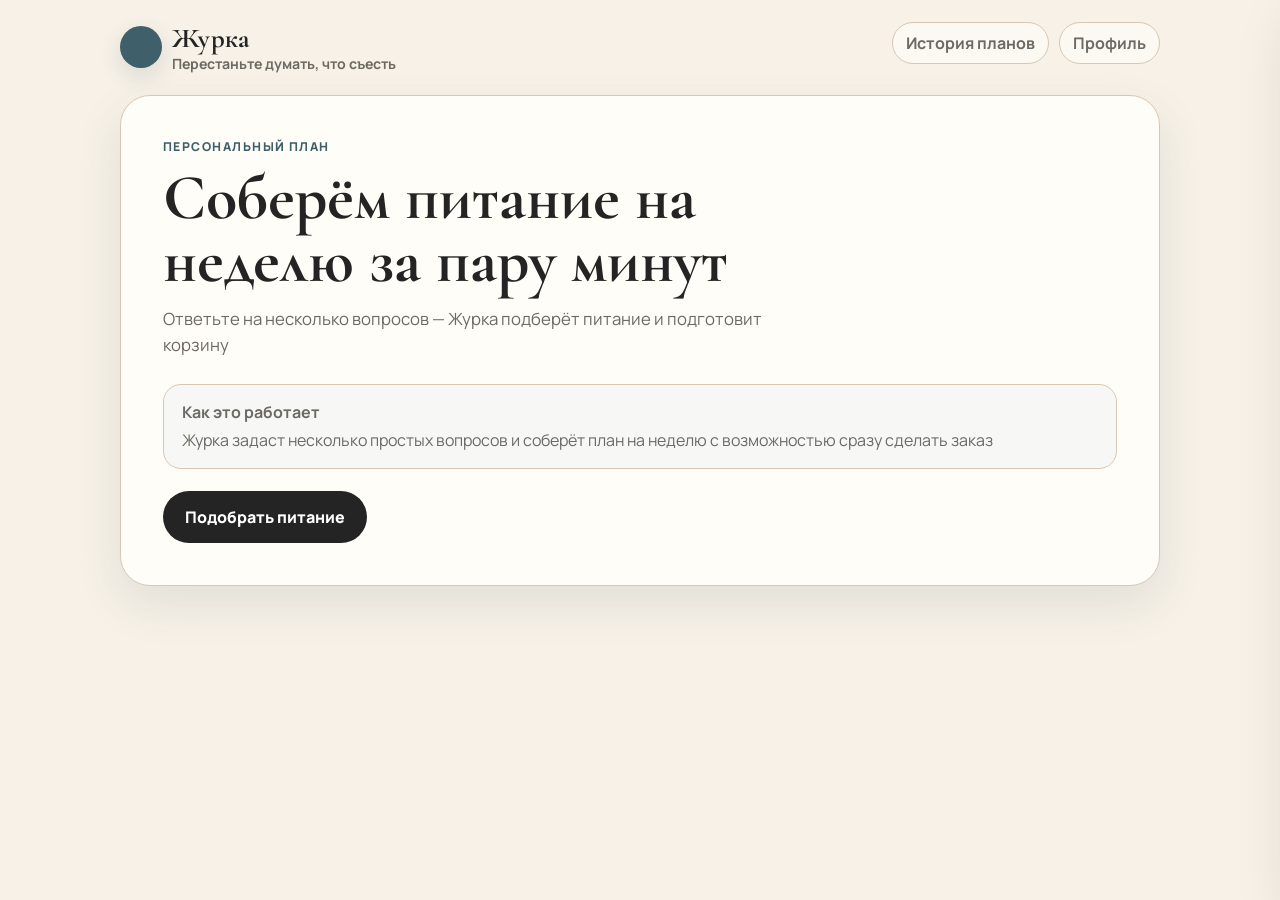
==== commit c677924f: "Add files via upload" ====
--- a/static/selfserve.html
+++ b/static/selfserve.html
@@ -93,7 +93,7 @@
         <button class="brand-line" onclick="renderHome()" aria-label="На главную"><span class="bird-logo" aria-hidden="true"></span><div><div class="brand">Журка</div><div class="brand-subtitle">Перестаньте думать, что съесть</div></div></button>
         <div class="header-actions">
           <button class="header-link" onclick="openCabinetPlans()">История планов</button>
-          <button class="header-link" onclick="openCabinet()">Личный кабинет</button>
+          <button class="header-link" onclick="openCabinet()">Профиль</button>
         </div>
       </header>
       <div id="view"></div>
@@ -331,7 +331,7 @@
     renderCabinetPage();
     return;
   }
-  openDrawer(`<div class="drawer-head"><h2>Личный кабинет</h2><button class="x" onclick="closeDrawer()">×</button></div><p class="muted">Создайте профиль, чтобы планы сохранялись не только в этом браузере</p><div class="step-actions"><button class="btn" onclick="showCabinetAuthForm('register')">Создать профиль</button><button class="btn secondary" onclick="closeDrawer()">Продолжить как гость</button></div><button class="btn soft auth-login" onclick="showCabinetAuthForm('login')">Уже есть аккаунт</button>`);
+  openDrawer(`<div class="drawer-head"><h2>Профиль</h2><button class="x" onclick="closeDrawer()">×</button></div><p class="muted">Создайте профиль, чтобы планы сохранялись не только в этом браузере</p><div class="step-actions"><button class="btn" onclick="showCabinetAuthForm('register')">Создать профиль</button><button class="btn secondary" onclick="closeDrawer()">Продолжить как гость</button></div><button class="btn soft auth-login" onclick="showCabinetAuthForm('login')">Уже есть аккаунт</button>`);
 }
 function logout(){authToken='';authName='';authEmail='';localStorage.removeItem('zhurka_token');localStorage.removeItem('zhurka_name');localStorage.removeItem('zhurka_email');closeDrawer();renderHome();}
 function cabinetHistoryList(plans){
@@ -403,13 +403,13 @@
 function renderCabinetPage(){
   setScreen('cabinet');
   const plans=savedPlans();
-  view.innerHTML=`<section class="cabinet-grid"><div class="cabinet-main"><section class="card"><div class="kicker">Личный кабинет</div><div class="cabinet-title">${esc(authName||'Профиль')}</div><p class="lead">Можно посмотреть питание на следующую неделю без повторного заполнения анкеты</p><div class="step-actions"><button class="btn" onclick="openPersonalData()">Личные данные</button><button class="btn secondary" onclick="logout()">Выйти</button></div></section></div><aside class="cabinet-side">${currentWeekBlock(plans)}${nextWeekBlock()}</aside></section>`;
+  view.innerHTML=`<section class="cabinet-grid"><div class="cabinet-main"><section class="card"><div class="cabinet-title">${esc(authName||'Профиль')}</div><p class="lead">Можно посмотреть питание на следующую неделю без повторного заполнения анкеты</p><div class="step-actions"><button class="btn" onclick="openPersonalData()">Данные</button><button class="btn secondary" onclick="logout()">Выйти</button></div></section></div><aside class="cabinet-side">${currentWeekBlock(plans)}${nextWeekBlock()}</aside></section>`;
 }
 function openPersonalData(){
   const activity=ACTIVITY.find(([v])=>v===state.activity);
   const goal={loss:'Похудеть',maintain:'Поддерживать',gain:'Набрать',unknown:'Пока не знаю'}[state.goal]||'Не указана';
   const sex={female:'Женский',male:'Мужской'}[state.sex]||'Не указан';
-  openDrawer(`<div class="drawer-head"><h2>Личные данные</h2><button class="x" onclick="closeDrawer()">×</button></div><div class="radio-list"><div class="radio">Почта<span style="display:block;color:var(--muted);font-size:.9rem;margin-top:4px">${esc(authEmail||'Не указана')}</span></div><div class="radio">Пароль<span style="display:block;color:var(--muted);font-size:.9rem;margin-top:4px">Сохранён безопасно, его можно изменить через восстановление</span></div><div class="radio">Цель<span style="display:block;color:var(--muted);font-size:.9rem;margin-top:4px">${esc(goal)}</span></div><div class="radio">Пол и возраст<span style="display:block;color:var(--muted);font-size:.9rem;margin-top:4px">${esc(sex)}, ${esc(state.age||'не указан')}</span></div><div class="radio">Рост и вес<span style="display:block;color:var(--muted);font-size:.9rem;margin-top:4px">${esc(state.height||'не указан')} см, ${esc(state.weight||'не указан')} кг</span></div><div class="radio">Активность<span style="display:block;color:var(--muted);font-size:.9rem;margin-top:4px">${esc(activity?activity[1]:'Не указана')}</span></div><div class="radio">Что исключить<span style="display:block;color:var(--muted);font-size:.9rem;margin-top:4px">${esc(state.restrictions||'Ничего')}</span></div></div><div class="step-actions"><button class="btn" onclick="requestPasswordReset('${esc(authEmail)}')">Не помню пароль</button><button class="btn secondary" onclick="closeDrawer()">Закрыть</button></div>`);
+  openDrawer(`<div class="drawer-head"><h2>Данные</h2><button class="x" onclick="closeDrawer()">×</button></div><div class="radio-list"><div class="radio">Почта<span style="display:block;color:var(--muted);font-size:.9rem;margin-top:4px">${esc(authEmail||'Не указана')}</span></div><div class="radio">Пароль<span style="display:block;color:var(--muted);font-size:.9rem;margin-top:4px">Сохранён безопасно, его можно изменить через восстановление</span></div><div class="radio">Цель<span style="display:block;color:var(--muted);font-size:.9rem;margin-top:4px">${esc(goal)}</span></div><div class="radio">Пол и возраст<span style="display:block;color:var(--muted);font-size:.9rem;margin-top:4px">${esc(sex)}, ${esc(state.age||'не указан')}</span></div><div class="radio">Рост и вес<span style="display:block;color:var(--muted);font-size:.9rem;margin-top:4px">${esc(state.height||'не указан')} см, ${esc(state.weight||'не указан')} кг</span></div><div class="radio">Активность<span style="display:block;color:var(--muted);font-size:.9rem;margin-top:4px">${esc(activity?activity[1]:'Не указана')}</span></div><div class="radio">Что исключить<span style="display:block;color:var(--muted);font-size:.9rem;margin-top:4px">${esc(state.restrictions||'Ничего')}</span></div></div><div class="step-actions"><button class="btn" onclick="requestPasswordReset('${esc(authEmail)}')">Не помню пароль</button><button class="btn secondary" onclick="closeDrawer()">Закрыть</button></div>`);
 }
 function profileTarget(){
   const p=savedPlans()[0], t=currentTarget||p?.target||{};
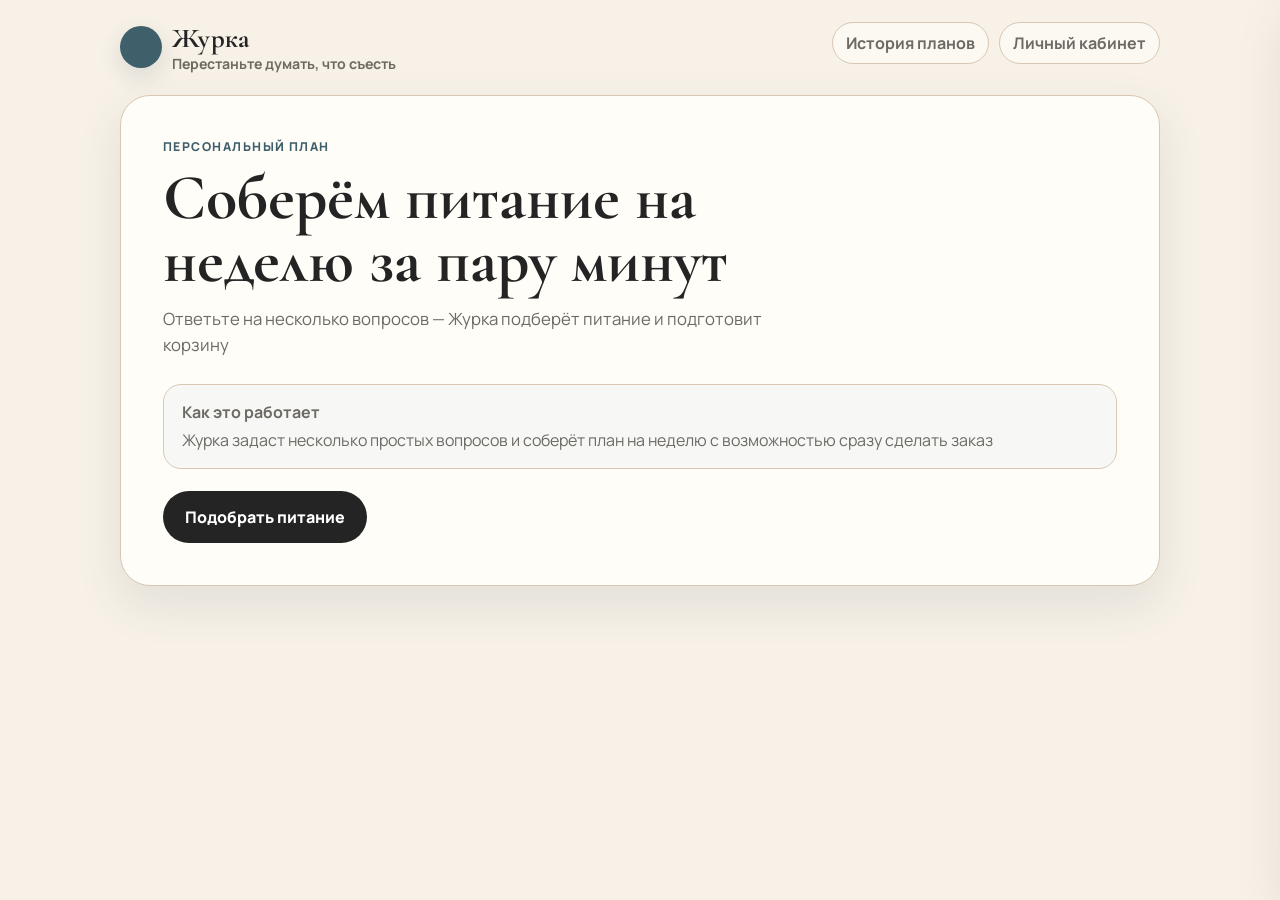
==== commit b74ee826: "Add files via upload" ====
--- a/static/selfserve.html
+++ b/static/selfserve.html
@@ -93,7 +93,7 @@
         <button class="brand-line" onclick="renderHome()" aria-label="На главную"><span class="bird-logo" aria-hidden="true"></span><div><div class="brand">Журка</div><div class="brand-subtitle">Перестаньте думать, что съесть</div></div></button>
         <div class="header-actions">
           <button class="header-link" onclick="openCabinetPlans()">История планов</button>
-          <button class="header-link" onclick="openCabinet()">Профиль</button>
+          <button class="header-link" onclick="openCabinet()">Личный кабинет</button>
         </div>
       </header>
       <div id="view"></div>
@@ -102,7 +102,7 @@
 </div>
 <div class="sheet-backdrop" id="backdrop" onclick="closeDrawer()"></div>
 <aside class="drawer" id="drawer"></aside>
-<nav class="bottom-nav"><button class="active" onclick="renderHome()">Питание</button><button onclick="openCabinetPlans()">История</button><button onclick="openCabinet()">Профиль</button></nav>
+<nav class="bottom-nav"><button class="active" onclick="renderHome()">Питание</button><button onclick="openCabinetPlans()">История</button><button onclick="openCabinet()">Личный кабинет</button></nav>
 
 <script>
 'use strict';
@@ -127,6 +127,21 @@
 ];
 function esc(s){return String(s||'').replace(/[&<>"']/g,m=>({'&':'&amp;','<':'&lt;','>':'&gt;','"':'&quot;',"'":'&#39;'}[m]));}
 function setScreen(name){localStorage.setItem('zhurka_screen',name);}
+function profileData(){return {goal:state.goal,sex:state.sex,age:state.age,height:state.height,weight:state.weight,activity:state.activity,restrictions:state.restrictions,format:state.format};}
+async function saveProfileData(){
+  if(!authToken) return;
+  try{await fetch('api/self-serve/profile/save',{method:'POST',headers:H,body:JSON.stringify({token:authToken,tg_user:{},data:profileData()})});}catch(e){}
+}
+async function loadRemoteProfile(){
+  if(!authToken) return;
+  try{
+    const r=await fetch('api/self-serve/profile/get',{method:'POST',headers:H,body:JSON.stringify({token:authToken,tg_user:{}})});
+    const d=await r.json();
+    if(d.name){authName=d.name;localStorage.setItem('zhurka_name',authName);}
+    if(d.email){authEmail=d.email;localStorage.setItem('zhurka_email',authEmail);}
+    if(d.profile&&typeof d.profile==='object'){Object.assign(state,d.profile);localStorage.setItem('zhurka_state',JSON.stringify(state));}
+  }catch(e){}
+}
 function saveActivePlan(){if(currentDays&&currentTarget)localStorage.setItem('zhurka_active_plan',JSON.stringify({days:currentDays,target:currentTarget,title:currentPlanTitle,back:currentBack}));}
 function loadActivePlan(){try{const p=JSON.parse(localStorage.getItem('zhurka_active_plan')||'null');if(p?.days){currentDays=p.days;currentTarget=p.target;currentPlanTitle=p.title||'План на неделю';currentBack=p.back||'renderResult()';}}catch(e){}}
 function saveNextWeek(){
@@ -214,7 +229,7 @@
     const r=await fetch('api/self-serve/'+kind,{method:'POST',headers:H,body:JSON.stringify({email,password,name})});
     const d=await r.json();
     if(!r.ok) throw new Error(d.detail||'Не удалось войти');
-    authToken=d.token; authName=d.name||email; authEmail=email; localStorage.setItem('zhurka_token',authToken); localStorage.setItem('zhurka_name',authName); localStorage.setItem('zhurka_email',authEmail);
+    authToken=d.token; authName=d.name||email; authEmail=d.email||email; localStorage.setItem('zhurka_token',authToken); localStorage.setItem('zhurka_name',authName); localStorage.setItem('zhurka_email',authEmail);
     buildPlan();
   }catch(e){alert(e.message||'Не удалось войти');}
 }
@@ -239,6 +254,7 @@
   currentPlanTitle='План на неделю';
   currentBack='renderResult()';
   saveActivePlan();
+  await saveProfileData();
   const now=new Date();
   const title=now.toLocaleDateString('ru-RU',{day:'2-digit',month:'long'});
   const entry={id:Date.now(),title,created_at:now.toISOString(),target:currentTarget,days:currentDays,format:state.format};
@@ -324,14 +340,15 @@
 }
 function openDrawer(html){$('drawer').innerHTML=html;$('backdrop').classList.add('show');$('drawer').classList.add('show');}
 function closeDrawer(){$('backdrop').classList.remove('show');$('drawer').classList.remove('show');}
-function openCabinet(){
+async function openCabinet(){
   const plans=savedPlans();
   if(authToken){
+    await loadRemoteProfile();
     closeDrawer();
     renderCabinetPage();
     return;
   }
-  openDrawer(`<div class="drawer-head"><h2>Профиль</h2><button class="x" onclick="closeDrawer()">×</button></div><p class="muted">Создайте профиль, чтобы планы сохранялись не только в этом браузере</p><div class="step-actions"><button class="btn" onclick="showCabinetAuthForm('register')">Создать профиль</button><button class="btn secondary" onclick="closeDrawer()">Продолжить как гость</button></div><button class="btn soft auth-login" onclick="showCabinetAuthForm('login')">Уже есть аккаунт</button>`);
+  openDrawer(`<div class="drawer-head"><h2>Личный кабинет</h2><button class="x" onclick="closeDrawer()">×</button></div><p class="muted">Создайте профиль, чтобы планы сохранялись не только в этом браузере</p><div class="step-actions"><button class="btn" onclick="showCabinetAuthForm('register')">Создать профиль</button><button class="btn secondary" onclick="closeDrawer()">Продолжить как гость</button></div><button class="btn soft auth-login" onclick="showCabinetAuthForm('login')">Уже есть аккаунт</button>`);
 }
 function logout(){authToken='';authName='';authEmail='';localStorage.removeItem('zhurka_token');localStorage.removeItem('zhurka_name');localStorage.removeItem('zhurka_email');closeDrawer();renderHome();}
 function cabinetHistoryList(plans){
@@ -405,7 +422,8 @@
   const plans=savedPlans();
   view.innerHTML=`<section class="cabinet-grid"><div class="cabinet-main"><section class="card"><div class="cabinet-title">${esc(authName||'Профиль')}</div><p class="lead">Можно посмотреть питание на следующую неделю без повторного заполнения анкеты</p><div class="step-actions"><button class="btn" onclick="openPersonalData()">Данные</button><button class="btn secondary" onclick="logout()">Выйти</button></div></section></div><aside class="cabinet-side">${currentWeekBlock(plans)}${nextWeekBlock()}</aside></section>`;
 }
-function openPersonalData(){
+async function openPersonalData(){
+  await loadRemoteProfile();
   const activity=ACTIVITY.find(([v])=>v===state.activity);
   const goal={loss:'Похудеть',maintain:'Поддерживать',gain:'Набрать',unknown:'Пока не знаю'}[state.goal]||'Не указана';
   const sex={female:'Женский',male:'Мужской'}[state.sex]||'Не указан';
@@ -420,6 +438,7 @@
   const wait=new Promise(r=>setTimeout(r,2600));
   const target=profileTarget();
   nextWeekTarget=target;
+  await saveProfileData();
   const b={kcal:+target.kcal,protein:+target.protein,fat:+target.fat,carbs:+target.carbs,meal_count:3,restrictions:state.restrictions||null,days_count:7};
   try{const r=await(await fetch('api/self-serve/week',{method:'POST',headers:H,body:JSON.stringify(b)})).json();nextWeekDays=r.days||fallbackDays();}
   catch(e){nextWeekDays=fallbackDays();}
@@ -444,7 +463,7 @@
     const r=await fetch('api/self-serve/'+kind,{method:'POST',headers:H,body:JSON.stringify({email,password,name})});
     const d=await r.json();
     if(!r.ok) throw new Error(d.detail||'Не удалось войти');
-    authToken=d.token; authName=d.name||email; authEmail=email; localStorage.setItem('zhurka_token',authToken); localStorage.setItem('zhurka_name',authName); localStorage.setItem('zhurka_email',authEmail);
+    authToken=d.token; authName=d.name||email; authEmail=d.email||email; localStorage.setItem('zhurka_token',authToken); localStorage.setItem('zhurka_name',authName); localStorage.setItem('zhurka_email',authEmail);
     closeDrawer(); renderCabinetPage();
   }catch(e){alert(e.message||'Не удалось войти');}
 }
@@ -548,10 +567,11 @@
   loadActivePlan();
   loadNextWeek();
 }
-function boot(){
+async function boot(){
   restoreState();
   const token=new URLSearchParams(location.search).get('reset_token');
   if(token){renderResetPassword(token);return;}
+  if(authToken) await loadRemoteProfile();
   const screen=localStorage.getItem('zhurka_screen')||'home';
   if(screen==='step') return renderStep();
   if(screen==='auth') return renderAuthChoice();
